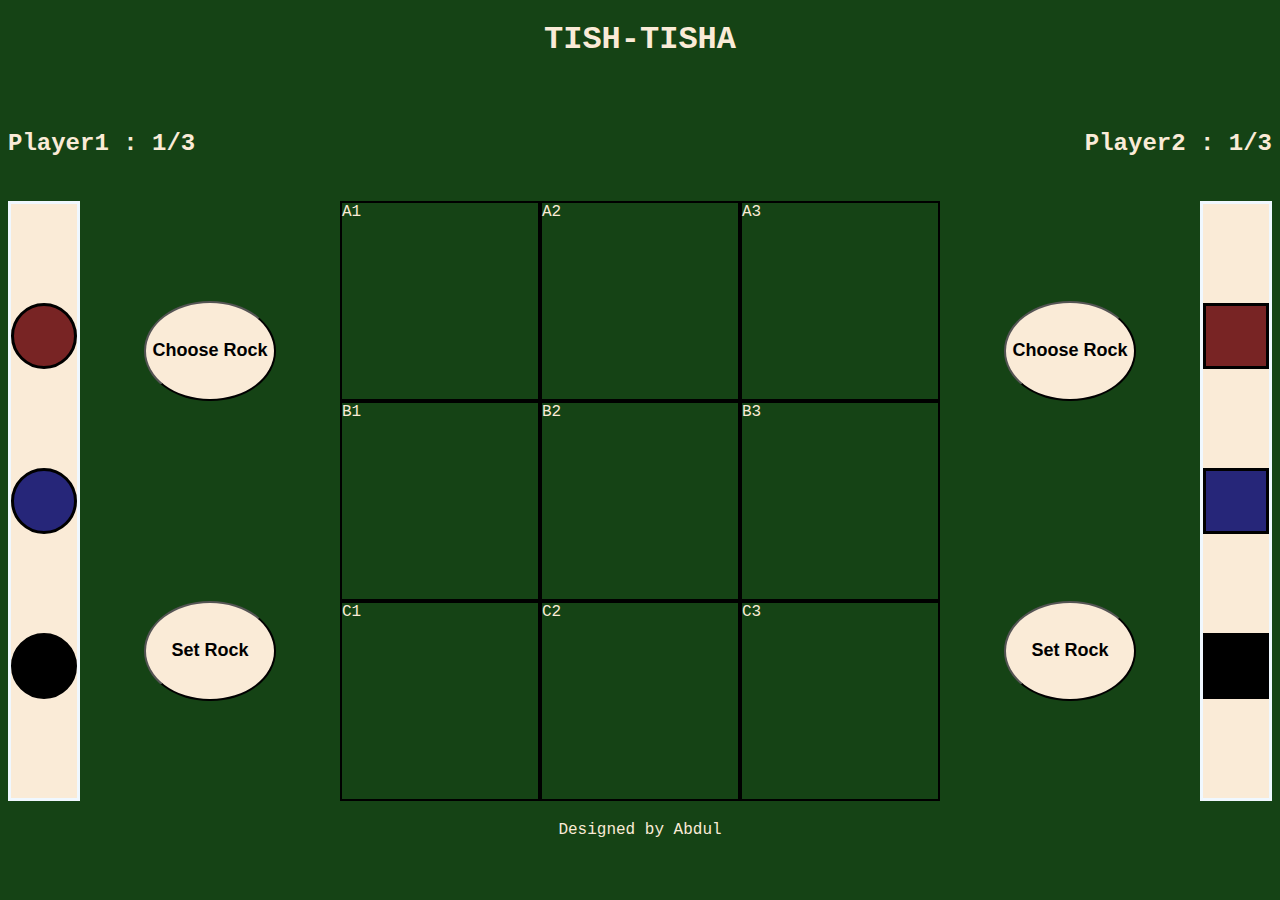
==== index.html @ 2709731c "minor CSS changes" ====
<!DOCTYPE html>
<html>
  <head>
    <meta charset="utf-8" />
    <meta http-equiv="X-UA-Compatible" content="IE=edge" />
    <title></title>
    <meta name="description" content="" />
    <meta name="viewport" content="width=device-width, initial-scale=1" />
    <link rel="stylesheet" href="style.css" />
  </head>
  <body>
    <h1 class="title">TISH-TISHA</h1>
    <div class="pointsTrack">
      <h3 class="points">Player1 : 1/3</h3>
      <h3 class="rounds"></h3>
      <h3 class="points">Player2 : 1/3</h3>
    </div>
    <div class="gameScreen">
      <div class="bucket">
        <div class="rock1" id="playerOne" onclick="setCurrent(1)"></div>

        <div class="rock2" id="playerOne" onclick="setCurrent(2)"></div>

        <div class="rock3" id="playerOne" onclick="setCurrent(3)"></div>
      </div>
      <div class="playButtons">
        <button class="playerBuutons" onclick="moveHereStateHandler()">
          Choose Rock
        </button>
        <button class="playerBuutons" onclick="moveHereStateHandlerSet()">
          Set Rock
        </button>
      </div>
      <div class="tishTishaBoard">
        <div class="tishTishaBox" id="a1" onclick="moveHere(currentRock,'a1')">
          A1
        </div>
        <div class="tishTishaBox" id="a2" onclick="moveHere(currentRock,'a2')">
          A2
        </div>
        <div class="tishTishaBox" id="a3" onclick="moveHere(currentRock,'a3')">
          A3
        </div>
        <div class="tishTishaBox" id="b1" onclick="moveHere(currentRock,'b1')">
          B1
        </div>
        <div class="tishTishaBox" id="b2" onclick="moveHere(currentRock,'b2')">
          B2
        </div>
        <div class="tishTishaBox" id="b3" onclick="moveHere(currentRock,'b3')">
          B3
        </div>
        <div class="tishTishaBox" id="c1" onclick="moveHere(currentRock,'c1')">
          C1
        </div>
        <div class="tishTishaBox" id="c2" onclick="moveHere(currentRock,'c2')">
          C2
        </div>
        <div class="tishTishaBox" id="c3" onclick="moveHere(currentRock,'c3')">
          C3
        </div>
      </div>
      <div class="playButtons">
        <button class="playerBuutons" onclick="moveHereStateHandler()">
          Choose Rock
        </button>
        <button class="playerBuutons" onclick="moveHereStateHandlerSet()">
          Set Rock
        </button>
      </div>
      <div class="bucket">
        <div class="rock4" id="playerTwo" onclick="setCurrent(4)"></div>

        <div class="rock5" id="playerTwo" onclick="setCurrent(5)"></div>

        <div class="rock6" id="playerTwo" onclick="setCurrent(6)"></div>
      </div>
    </div>
    <button class="restartButton" onclick="restartButton()">Restart</button>
    <div class="gameUpdate">
      Game Update
      <button class="restartButton" onclick="restartButton()">Restart</button>
    </div>
    <footer>Designed by Abdul</footer>
    <script src="app.js" async defer></script>
  </body>
</html>
---- style.css ----
body {
  font-family: "Courier New", Courier, monospace;
  color: antiquewhite;
  background-color: rgb(21, 67, 21);
  /* background-image: url("https://encrypted-tbn0.gstatic.com/images?q=tbn:ANd9GcSrpURxRsko_Aa4z_DCyVkWyW2YeYzwmFOcsA&usqp=CAU"); */
}

footer {
  margin-top: 20px;
  text-align: center;
}
.title {
  text-align: center;
  font-size: xx-large;
}

.points {
  margin-top: 50px;
  font-size: x-large;
}

.pointsTrack {
  display: flex;
  justify-content: space-between;
}

.container {
  border: solid black;

  margin: 1em;
  display: flex;
  flex-wrap: wrap;
}
.square {
  border: solid black;
  height: 90px;
  width: 90px;
}
.bucket {
  display: flex;
  flex-direction: column;
  border: solid aliceblue;
  height: auto;
  display: flex;
  justify-content: space-evenly;
  background-color: antiquewhite;
}
.rock1,
.rock2,
.rock3 {
  border: solid black;
  border-radius: 50%;
  height: 60px;
  width: 60px;
}

.rock4,
.rock5,
.rock6 {
  border: solid black;
  height: 60px;
  width: 60px;
}

.rock1:hover,
.rock2:hover,
.rock3:hover,
.rock4:hover,
.rock5:hover,
.rock6:hover {
  cursor: pointer;
}

.rock1 {
  background-color: rgb(120, 36, 36);
}
.rock2 {
  background-color: rgb(38, 38, 121);
}
.rock3 {
  background-color: black;
}

.rock4 {
  background-color: rgb(120, 36, 36);
}
.rock5 {
  background-color: rgb(38, 38, 121);
}
.rock6 {
  background-color: black;
}

.rounded,
.square {
  margin-left: 30%;
  margin-top: 30%;
}

.gameScreen {
  display: flex;
  justify-content: space-between;
  margin-top: 20px;
}

.tishTishaBoard {
  background-image: url("https://www.freeiconspng.com/thumbs/grid-png/graph-paper-grid-png-4.png");
  display: grid;
  grid-template-columns: repeat(3, 200px);
  width: 600px;
  height: 600px;
}
.tishTishaBox {
  border: solid black 2px;
}

.tishTishaBox :hover {
  cursor: pointer;
}

.playButtons {
  display: flex;
  flex-direction: column;
  justify-content: space-around;
}

.playerBuutons {
  background-color: antiquewhite;
  border-radius: 50%;
  font-size: large;
  font-weight: 700;
  height: 100px;
}

.restartButton {
  display: none;
  position: absolute;
  padding: 2rem;
  top: 70%;
  left: 50%;
  transform: translate(-50%, -50%);
  background-color: antiquewhite;
  border-radius: 50%;
  font-size: x-large;
  font-weight: 700;
}

button:hover {
  background-color: rgb(21, 54, 54);
  cursor: pointer;
}

.rounds {
  margin-top: 70px;
  font-size: large;
}

.gameUpdate {
  display: none;
  color: black;
  font-size: x-large;
  text-align: center;
  padding-top: 10px;
  font-weight: 600;
  border-radius: 20%;
  background-color: antiquewhite;
  height: 100px;
  width: 300px;
  position: absolute;
  top: 70%;
  left: 50%;
  transform: translate(-50%, -50%);
}
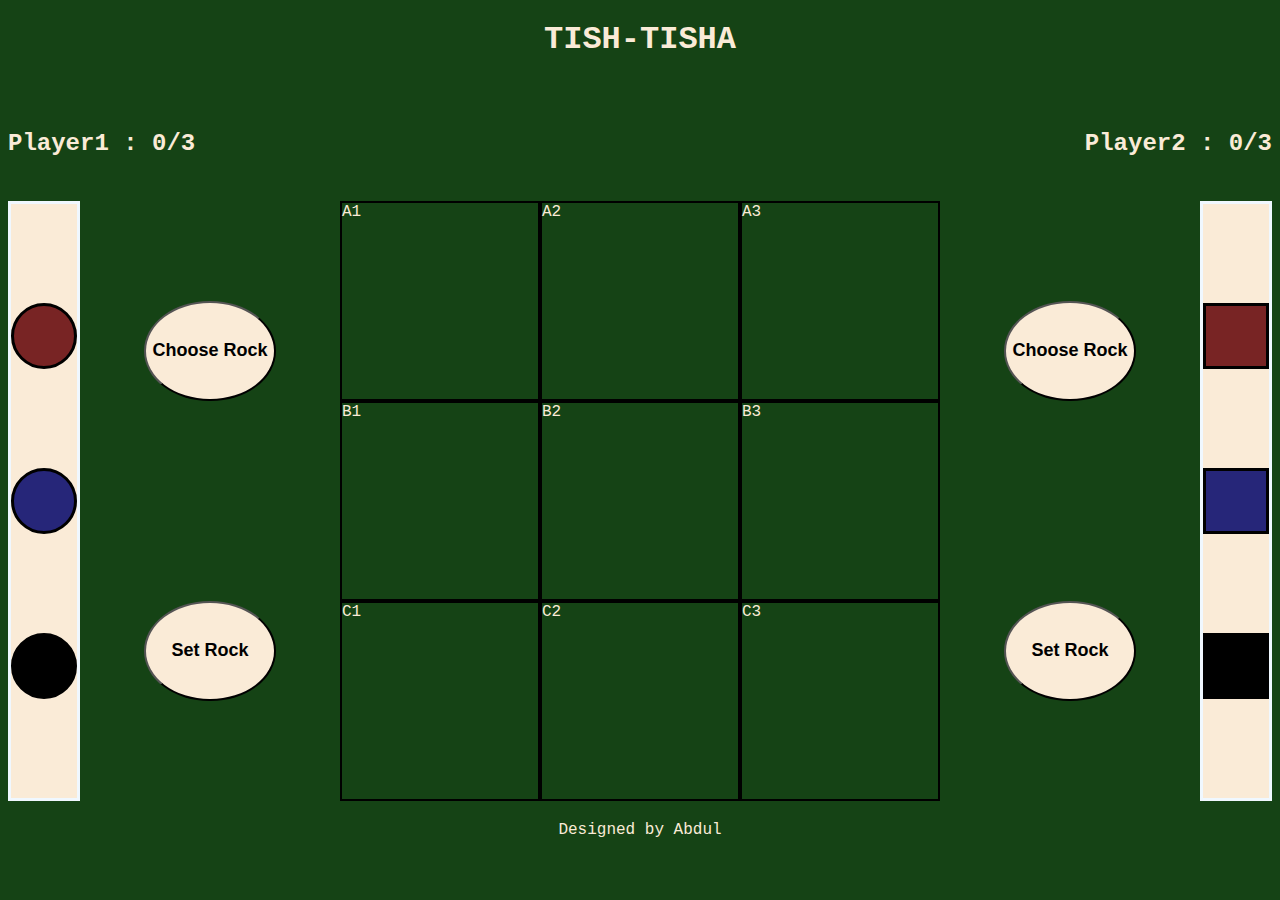
==== commit 55388d5d: "creating function to update the players scors" ====
--- a/index.html
+++ b/index.html
@@ -11,9 +11,9 @@
   <body>
     <h1 class="title">TISH-TISHA</h1>
     <div class="pointsTrack">
-      <h3 class="points">Player1 : 1/3</h3>
+      <h3 class="player1Points">Player1 : 0/3</h3>
       <h3 class="rounds"></h3>
-      <h3 class="points">Player2 : 1/3</h3>
+      <h3 class="player2Points">Player2 : 0/3</h3>
     </div>
     <div class="gameScreen">
       <div class="bucket">
--- a/style.css
+++ b/style.css
@@ -14,7 +14,8 @@
   font-size: xx-large;
 }
 
-.points {
+.player1Points,
+.player2Points {
   margin-top: 50px;
   font-size: x-large;
 }
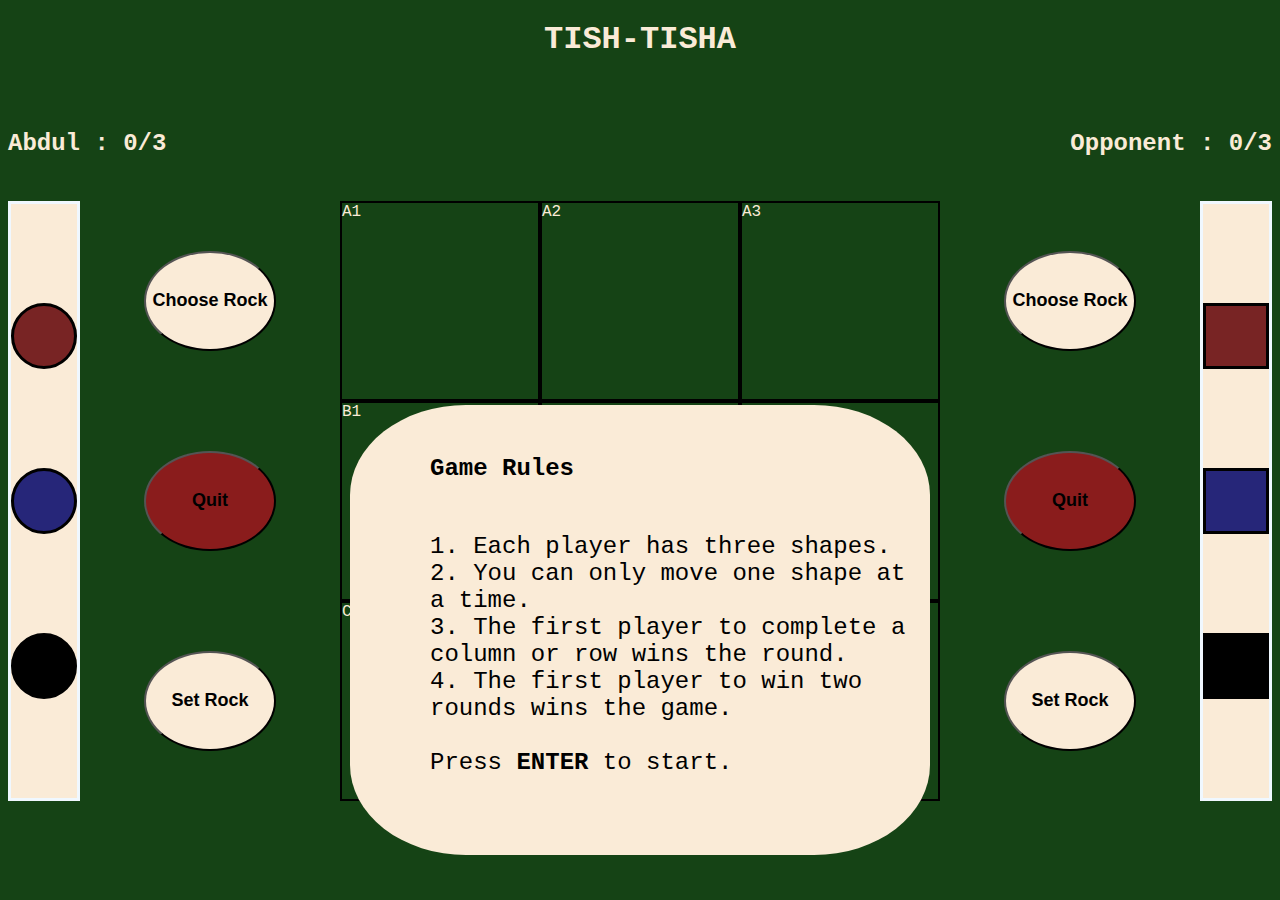
==== commit 28c2389b: "working on game rules instruction" ====
--- a/index.html
+++ b/index.html
@@ -27,6 +27,7 @@
         <button class="playerBuutons" onclick="moveHereStateHandler()">
           Choose Rock
         </button>
+        <button class="quit" onclick="quitButton(1)">Quit</button>
         <button class="playerBuutons" onclick="moveHereStateHandlerSet()">
           Set Rock
         </button>
@@ -64,6 +65,7 @@
         <button class="playerBuutons" onclick="moveHereStateHandler()">
           Choose Rock
         </button>
+        <button class="quit" onclick="quitButton(2)">Quit</button>
         <button class="playerBuutons" onclick="moveHereStateHandlerSet()">
           Set Rock
         </button>
@@ -77,9 +79,19 @@
       </div>
     </div>
     <button class="restartButton" onclick="restartButton()">Restart</button>
-    <div class="gameUpdate">
-      Game Update
-      <button class="restartButton" onclick="restartButton()">Restart</button>
+    <div class="gameUpdate">Game Update</div>
+    <div class="instructions" id="gameRules">
+      <!-- Instructions -->
+      <strong>Game Rules</strong>
+      <p>
+        <br />
+        1. Each player has three shapes. <br />
+        2. You can only move one shape at a time. <br />
+        3. The first player to complete a column or row wins the round. <br />
+        4. The first player to win two rounds wins the game. <br />
+        <br />
+        Press <strong>ENTER</strong> to start.
+      </p>
     </div>
     <footer>Designed by Abdul</footer>
     <script src="app.js" async defer></script>
--- a/style.css
+++ b/style.css
@@ -133,6 +133,14 @@
   height: 100px;
 }
 
+.quit {
+  background-color: rgb(138, 28, 28);
+  border-radius: 50%;
+  font-size: large;
+  font-weight: 700;
+  height: 100px;
+}
+
 .restartButton {
   display: none;
   position: absolute;
@@ -172,3 +180,29 @@
   left: 50%;
   transform: translate(-50%, -50%);
 }
+
+.instructions {
+  display: block;
+  color: black;
+  font-size: x-large;
+  text-align: left;
+  padding-left: 80px;
+  padding-top: 50px;
+  font-weight: 500;
+  border-radius: 20%;
+  background-color: antiquewhite;
+  height: 400px;
+  width: 500px;
+  position: absolute;
+  top: 70%;
+  left: 50%;
+  transform: translate(-50%, -50%);
+}
+
+strong {
+  font-weight: 900;
+}
+
+#gameRules {
+  display: block;
+}
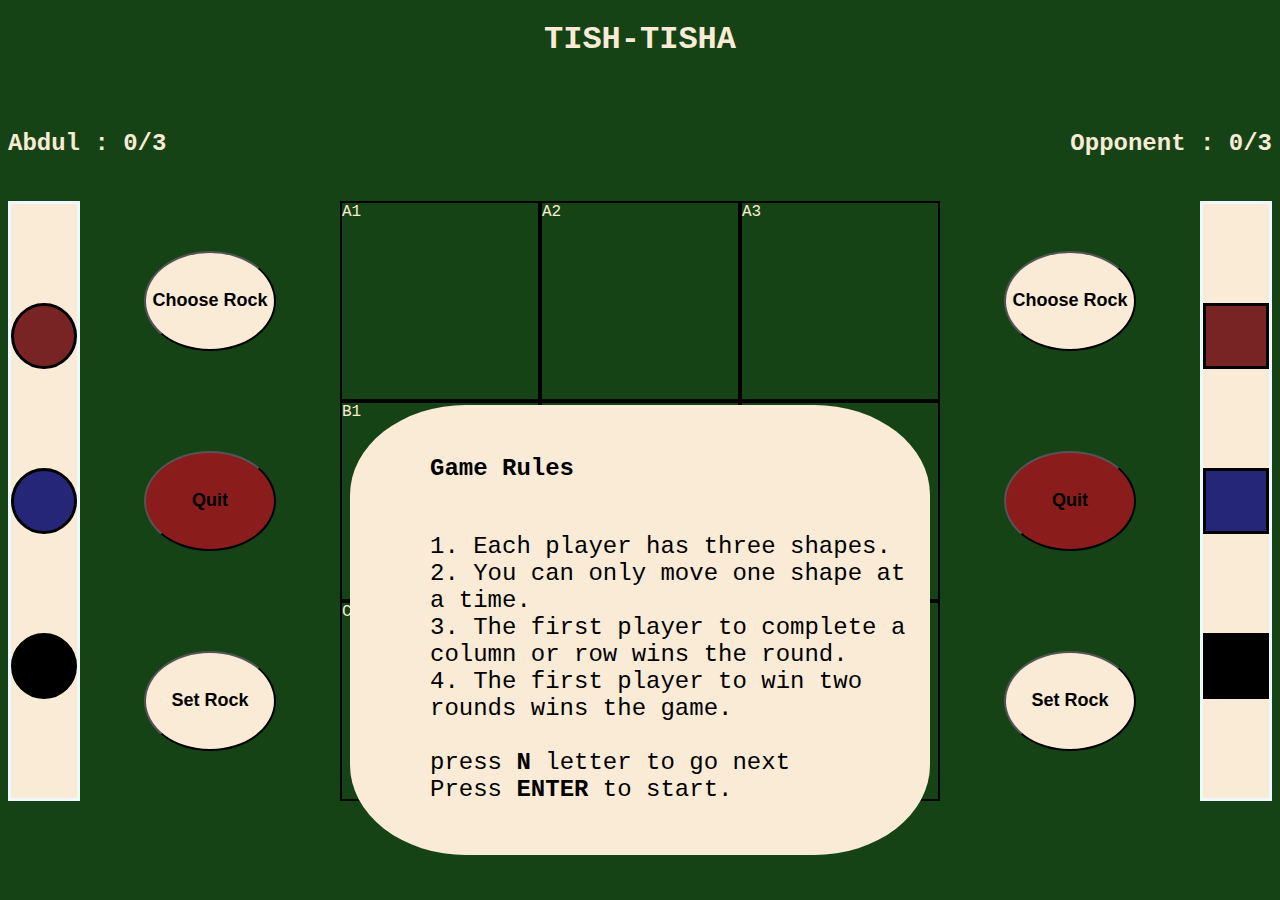
==== commit e0352b6a: "keydown eventlistener to start the game and to show instructions" ====
--- a/index.html
+++ b/index.html
@@ -80,8 +80,18 @@
     </div>
     <button class="restartButton" onclick="restartButton()">Restart</button>
     <div class="gameUpdate">Game Update</div>
+    <div class="instructions" id="gameInstructions">
+      <strong>Instructions</strong>
+      <p>
+        1. Click the <strong>Choose Rock</strong> button. <br /><br />
+        2. Click on the shape you want to move. <br /><br />
+        3. Click on the box where you want to place the shape. <br /><br />
+        4. Click <strong>Set Rock</strong> to pass the turn to the next player.
+        <br /><br />
+        Press <strong>ENTER</strong> to start.
+      </p>
+    </div>
     <div class="instructions" id="gameRules">
-      <!-- Instructions -->
       <strong>Game Rules</strong>
       <p>
         <br />
@@ -90,6 +100,7 @@
         3. The first player to complete a column or row wins the round. <br />
         4. The first player to win two rounds wins the game. <br />
         <br />
+        press <strong>N</strong> letter to go next<br />
         Press <strong>ENTER</strong> to start.
       </p>
     </div>
--- a/style.css
+++ b/style.css
@@ -206,3 +206,9 @@
 #gameRules {
   display: block;
 }
+
+#gameInstructions {
+  padding-top: 20px;
+  padding-left: 40px;
+  display: block;
+}
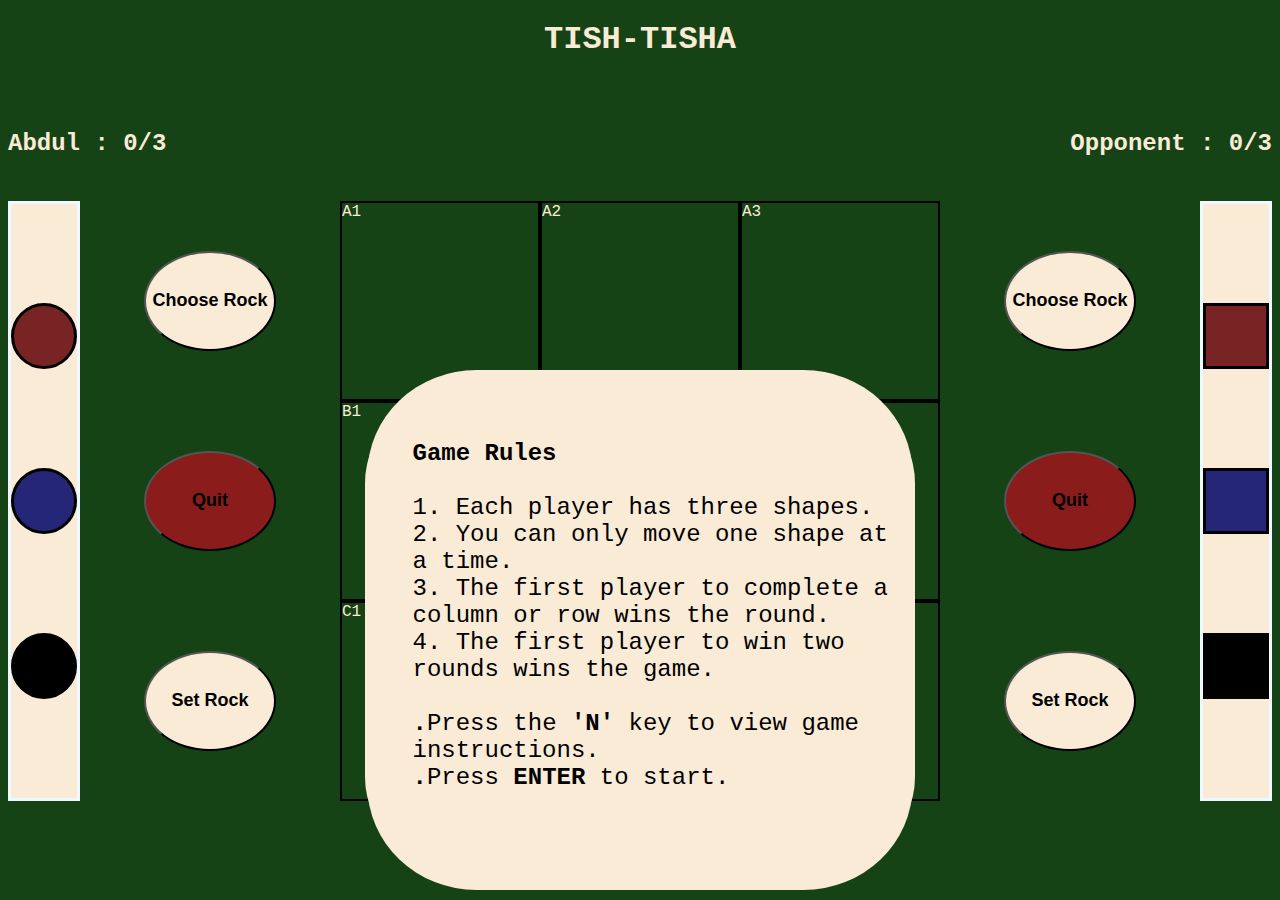
==== commit a8b99398: "All game MVP where implemented with instructions and keylisteners game is working pefictly" ====
--- a/index.html
+++ b/index.html
@@ -93,16 +93,16 @@
     </div>
     <div class="instructions" id="gameRules">
       <strong>Game Rules</strong>
-      <p>
-        <br />
-        1. Each player has three shapes. <br />
-        2. You can only move one shape at a time. <br />
-        3. The first player to complete a column or row wins the round. <br />
-        4. The first player to win two rounds wins the game. <br />
-        <br />
-        press <strong>N</strong> letter to go next<br />
-        Press <strong>ENTER</strong> to start.
-      </p>
+      <br />
+      <br />
+      1. Each player has three shapes. <br />
+      2. You can only move one shape at a time. <br />
+      3. The first player to complete a column or row wins the round. <br />
+      4. The first player to win two rounds wins the game. <br />
+      <br />
+      <strong>.</strong>Press the <strong>'N'</strong> key to view game
+      instructions.<br />
+      <strong>.</strong>Press <strong>ENTER</strong> to start.
     </div>
     <footer>Designed by Abdul</footer>
     <script src="app.js" async defer></script>
--- a/style.css
+++ b/style.css
@@ -186,12 +186,11 @@
   color: black;
   font-size: x-large;
   text-align: left;
-  padding-left: 80px;
-  padding-top: 50px;
+
   font-weight: 500;
   border-radius: 20%;
   background-color: antiquewhite;
-  height: 400px;
+  height: 450px;
   width: 500px;
   position: absolute;
   top: 70%;
@@ -205,10 +204,12 @@
 
 #gameRules {
   display: block;
+  padding-left: 45px;
+  padding-top: 70px;
 }
 
 #gameInstructions {
-  padding-top: 20px;
-  padding-left: 40px;
+  padding-top: 40px;
+  padding-left: 50px;
   display: block;
 }
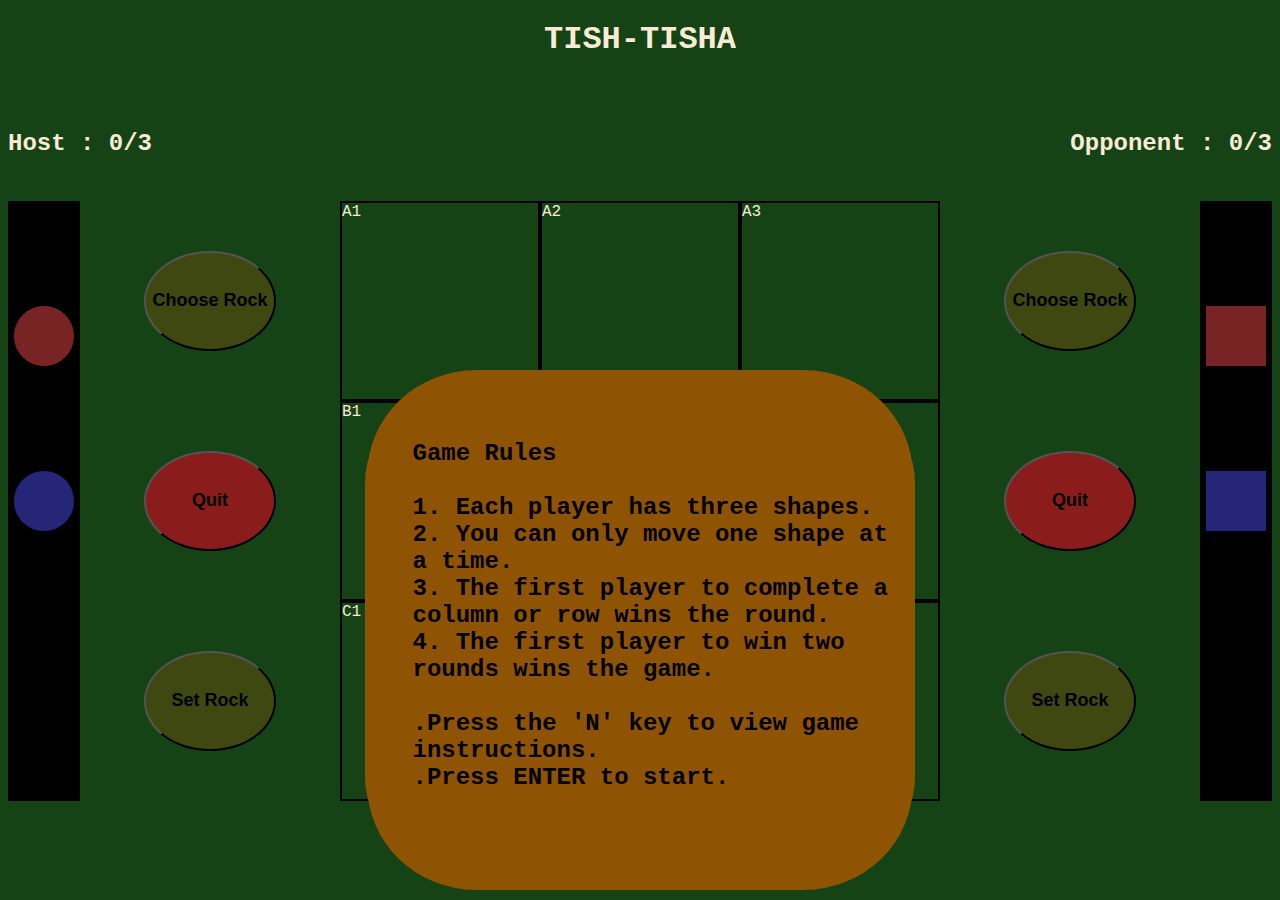
==== commit 37a670da: "Readme file what is the project and how to play it" ====
--- a/index.html
+++ b/index.html
@@ -3,7 +3,7 @@
   <head>
     <meta charset="utf-8" />
     <meta http-equiv="X-UA-Compatible" content="IE=edge" />
-    <title></title>
+    <title>Tish-Tisha-Game</title>
     <meta name="description" content="" />
     <meta name="viewport" content="width=device-width, initial-scale=1" />
     <link rel="stylesheet" href="style.css" />
@@ -104,6 +104,12 @@
       instructions.<br />
       <strong>.</strong>Press <strong>ENTER</strong> to start.
     </div>
+    <!-- <div class="instructions">
+      <strong class="playersName">Enter Players name</strong>
+      <input type="text" class="inputPlayer1" />
+      <input type="text" class="inputPlayer2" />
+      <button type="submit" onclick="createPlayers()">Submit</button>
+    </div> -->
     <footer>Designed by Abdul</footer>
     <script src="app.js" async defer></script>
   </body>
--- a/style.css
+++ b/style.css
@@ -2,7 +2,11 @@
   font-family: "Courier New", Courier, monospace;
   color: antiquewhite;
   background-color: rgb(21, 67, 21);
-  /* background-image: url("https://encrypted-tbn0.gstatic.com/images?q=tbn:ANd9GcSrpURxRsko_Aa4z_DCyVkWyW2YeYzwmFOcsA&usqp=CAU"); */
+  background-image: url("https://i.pinimg.com/736x/b5/59/6f/b5596f4e41109de59ce7a7ef7cf2f613.jpg");
+  height: 100%;
+  background-position: center;
+  background-repeat: no-repeat;
+  background-size: cover;
 }
 
 footer {
@@ -40,11 +44,12 @@
 .bucket {
   display: flex;
   flex-direction: column;
-  border: solid aliceblue;
+  border: solid black;
   height: auto;
   display: flex;
   justify-content: space-evenly;
-  background-color: antiquewhite;
+  background-color: black;
+  background-image: url("https://st.depositphotos.com/1126698/2543/i/450/depositphotos_25436605-Wooden-background---square-format.jpg");
 }
 .rock1,
 .rock2,
@@ -92,8 +97,7 @@
   background-color: black;
 }
 
-.rounded,
-.square {
+.rocks {
   margin-left: 30%;
   margin-top: 30%;
 }
@@ -126,7 +130,7 @@
 }
 
 .playerBuutons {
-  background-color: antiquewhite;
+  background-color: rgba(141, 84, 10, 0.347);
   border-radius: 50%;
   font-size: large;
   font-weight: 700;
@@ -148,14 +152,18 @@
   top: 70%;
   left: 50%;
   transform: translate(-50%, -50%);
-  background-color: antiquewhite;
+  background-color: rgb(143, 83, 4);
+  background-image: url("https://st.depositphotos.com/1126698/2543/i/450/depositphotos_25436605-Wooden-background---square-format.jpg");
+  background-repeat: no-repeat;
+  background-size: cover;
   border-radius: 50%;
   font-size: x-large;
   font-weight: 700;
 }
 
 button:hover {
-  background-color: rgb(21, 54, 54);
+  /* background-color: rgb(143, 83, 4); */
+  background-image: url("https://st.depositphotos.com/1126698/2543/i/450/depositphotos_25436605-Wooden-background---square-format.jpg");
   cursor: pointer;
 }
 
@@ -172,7 +180,8 @@
   padding-top: 10px;
   font-weight: 600;
   border-radius: 20%;
-  background-color: antiquewhite;
+  background-color: rgb(143, 83, 4);
+  background-image: url("https://st.depositphotos.com/1126698/2543/i/450/depositphotos_25436605-Wooden-background---square-format.jpg");
   height: 100px;
   width: 300px;
   position: absolute;
@@ -186,10 +195,12 @@
   color: black;
   font-size: x-large;
   text-align: left;
-
-  font-weight: 500;
+  font-weight: 600;
   border-radius: 20%;
-  background-color: antiquewhite;
+  background-color: rgb(143, 83, 4);
+  background-image: url("https://st.depositphotos.com/1126698/2543/i/450/depositphotos_25436605-Wooden-background---square-format.jpg");
+  background-repeat: no-repeat;
+  background-size: cover;
   height: 450px;
   width: 500px;
   position: absolute;
@@ -213,3 +224,7 @@
   padding-left: 50px;
   display: block;
 }
+
+.playersName {
+  text-align: center;
+}
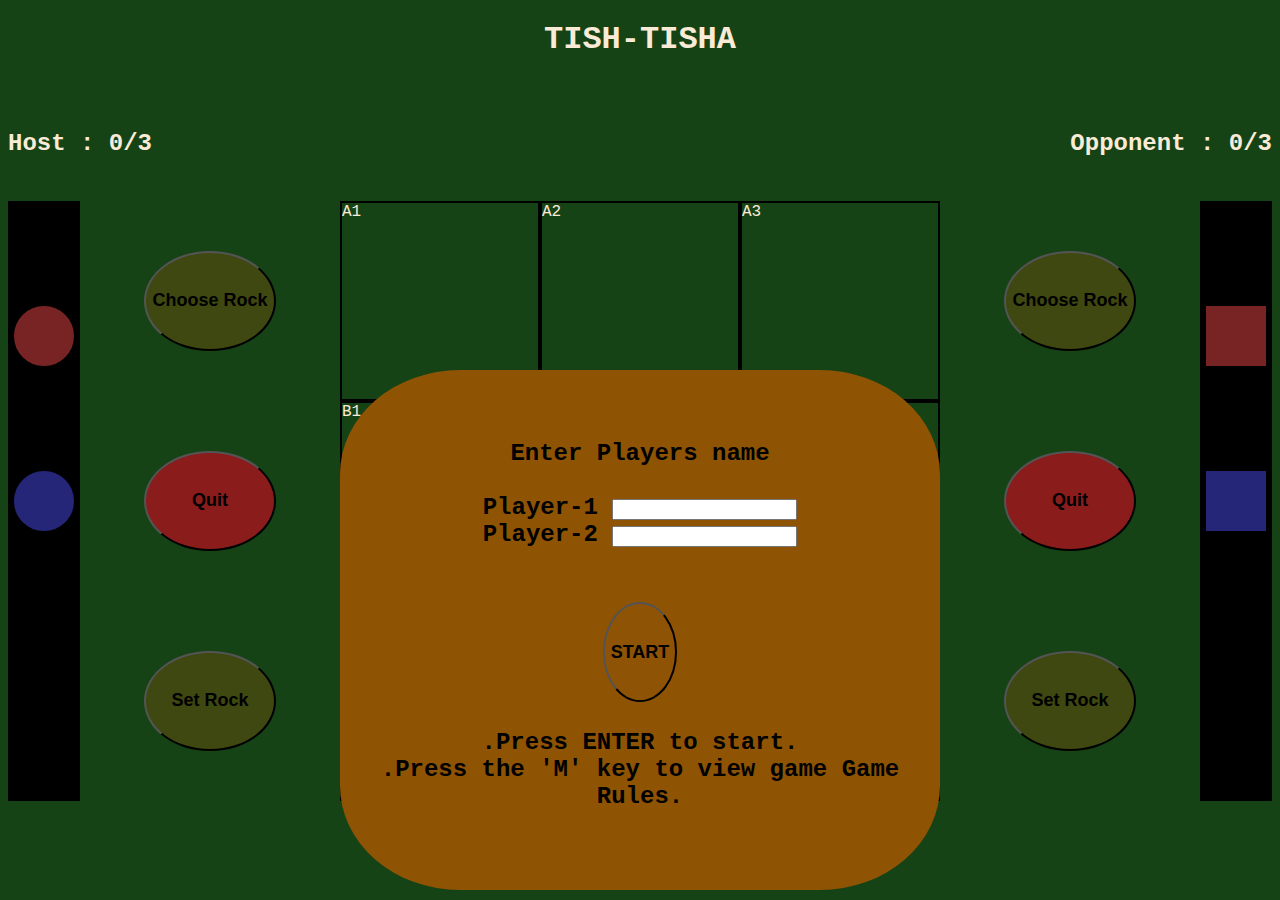
==== commit 71b1f8f5: "Implementing new feature to choose player names" ====
--- a/index.html
+++ b/index.html
@@ -104,12 +104,21 @@
       instructions.<br />
       <strong>.</strong>Press <strong>ENTER</strong> to start.
     </div>
-    <!-- <div class="instructions">
-      <strong class="playersName">Enter Players name</strong>
-      <input type="text" class="inputPlayer1" />
-      <input type="text" class="inputPlayer2" />
-      <button type="submit" onclick="createPlayers()">Submit</button>
-    </div> -->
+    <div class="playersName instructions" id="playersName">
+      <strong>Enter Players name</strong> <br /><br />
+      <label for="inputPlayer1">Player-1</label>
+      <input type="text" class="inputPlayer1" /><br />
+      <label for="inputPlayer2">Player-2</label>
+      <input type="text" class="inputPlayer2" /><br /><br /><br />
+      <button type="submit" class="playerBuutons" onclick="createPlayers()">
+        START
+      </button>
+      <br /><br />
+      <strong>.</strong>Press <strong>ENTER</strong> to start.
+      <br />
+      <strong>.</strong>Press the <strong>'M'</strong> key to view game Game
+      Rules.
+    </div>
     <footer>Designed by Abdul</footer>
     <script src="app.js" async defer></script>
   </body>
--- a/style.css
+++ b/style.css
@@ -226,5 +226,8 @@
 }
 
 .playersName {
-  text-align: center;
-}
+  display: block;
+  padding-top: 70px;
+  width: 600px;
+  text-align: center;
+}
